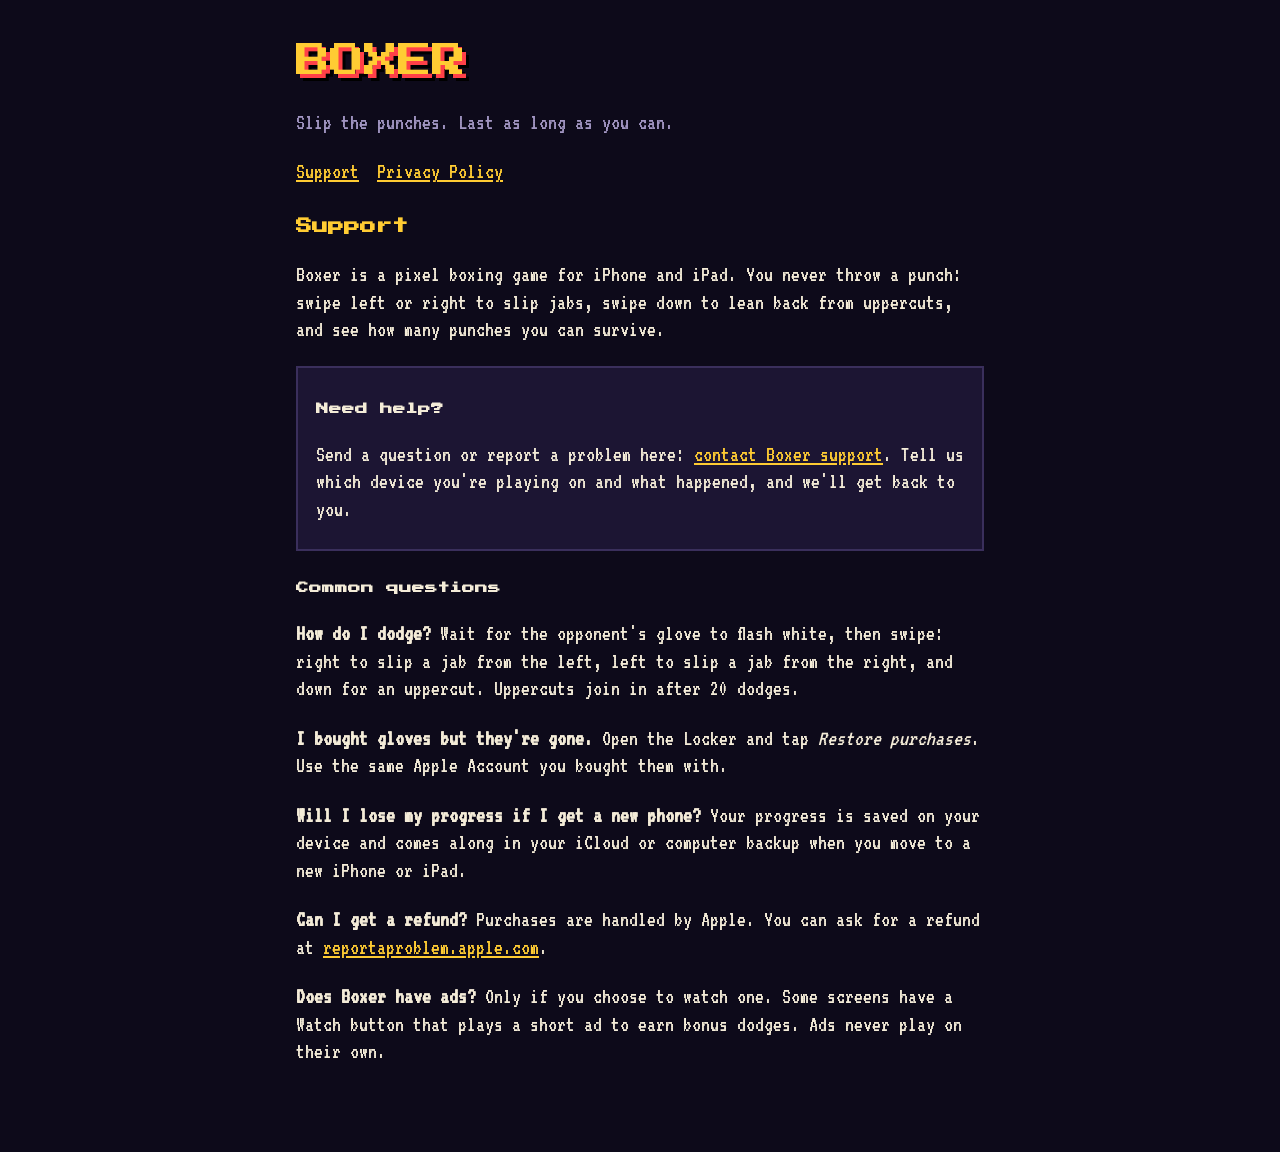
==== boxer/index.html @ 36bd1bc2 "Add Boxer support page and privacy policy Co-Authored-By: Claude Opus 5.5 <noreply@anthropic.com> Cl" ====
<!doctype html>
<html lang="en">
<head>
<meta charset="utf-8">
<meta name="viewport" content="width=device-width, initial-scale=1">
<title>Boxer Support</title>
<link rel="stylesheet" href="style.css">
</head>
<body>
<main>
  <a class="logo" href="./">BOXER</a>
  <p class="muted">Slip the punches. Last as long as you can.</p>
  <nav><a href="./">Support</a><a href="privacy.html">Privacy Policy</a></nav>

  <h1>Support</h1>
  <p>Boxer is a pixel boxing game for iPhone and iPad. You never throw a punch: swipe left or right to slip jabs, swipe down to lean back from uppercuts, and see how many punches you can survive.</p>

  <div class="card">
    <h2>Need help?</h2>
    <p>Send a question or report a problem here: <a href="https://github.com/rea10reo/rea10reo.github.io/issues/new">contact Boxer support</a>. Tell us which device you're playing on and what happened, and we'll get back to you.</p>
  </div>

  <h2>Common questions</h2>
  <p><b>How do I dodge?</b> Wait for the opponent's glove to flash white, then swipe: right to slip a jab from the left, left to slip a jab from the right, and down for an uppercut. Uppercuts join in after 20 dodges.</p>
  <p><b>I bought gloves but they're gone.</b> Open the Locker and tap <i>Restore purchases</i>. Use the same Apple Account you bought them with.</p>
  <p><b>Will I lose my progress if I get a new phone?</b> Your progress is saved on your device and comes along in your iCloud or computer backup when you move to a new iPhone or iPad.</p>
  <p><b>Can I get a refund?</b> Purchases are handled by Apple. You can ask for a refund at <a href="https://reportaproblem.apple.com">reportaproblem.apple.com</a>.</p>
  <p><b>Does Boxer have ads?</b> Only if you choose to watch one. Some screens have a Watch button that plays a short ad to earn bonus dodges. Ads never play on their own.</p>
</main>
</body>
</html>
---- boxer/style.css ----
@font-face{font-family:'Press Start 2P';src:url(PressStart2P.woff2) format('woff2')}
@font-face{font-family:'VT323';src:url(VT323.woff2) format('woff2')}
:root{--bg:#0d0a1a;--panel:#1c1533;--line:#3a2f5c;--ink:#f4ecd8;--muted:#a397c4;--gold:#ffcc33;--red:#ff4048;color-scheme:dark}
*{box-sizing:border-box}
body{margin:0;background:var(--bg);color:var(--ink);font-family:'VT323',ui-monospace,monospace;font-size:22px;line-height:1.25}
main{max-width:720px;margin:0 auto;padding:32px 16px 64px}
.logo{font-family:'Press Start 2P',monospace;font-size:34px;color:var(--gold);text-shadow:4px 4px 0 var(--red),7px 7px 0 #000;margin:8px 0 4px;text-decoration:none;display:inline-block}
h1{font-family:'Press Start 2P',monospace;font-size:16px;line-height:1.6;color:var(--gold);margin:28px 0 8px}
h2{font-family:'Press Start 2P',monospace;font-size:12px;line-height:1.6;color:var(--ink);margin:28px 0 6px}
p,li{color:var(--ink)} .muted{color:var(--muted)}
a{color:var(--gold)}
.card{background:var(--panel);border:2px solid var(--line);padding:4px 18px;margin:16px 0}
nav{display:flex;gap:18px;margin-top:8px}
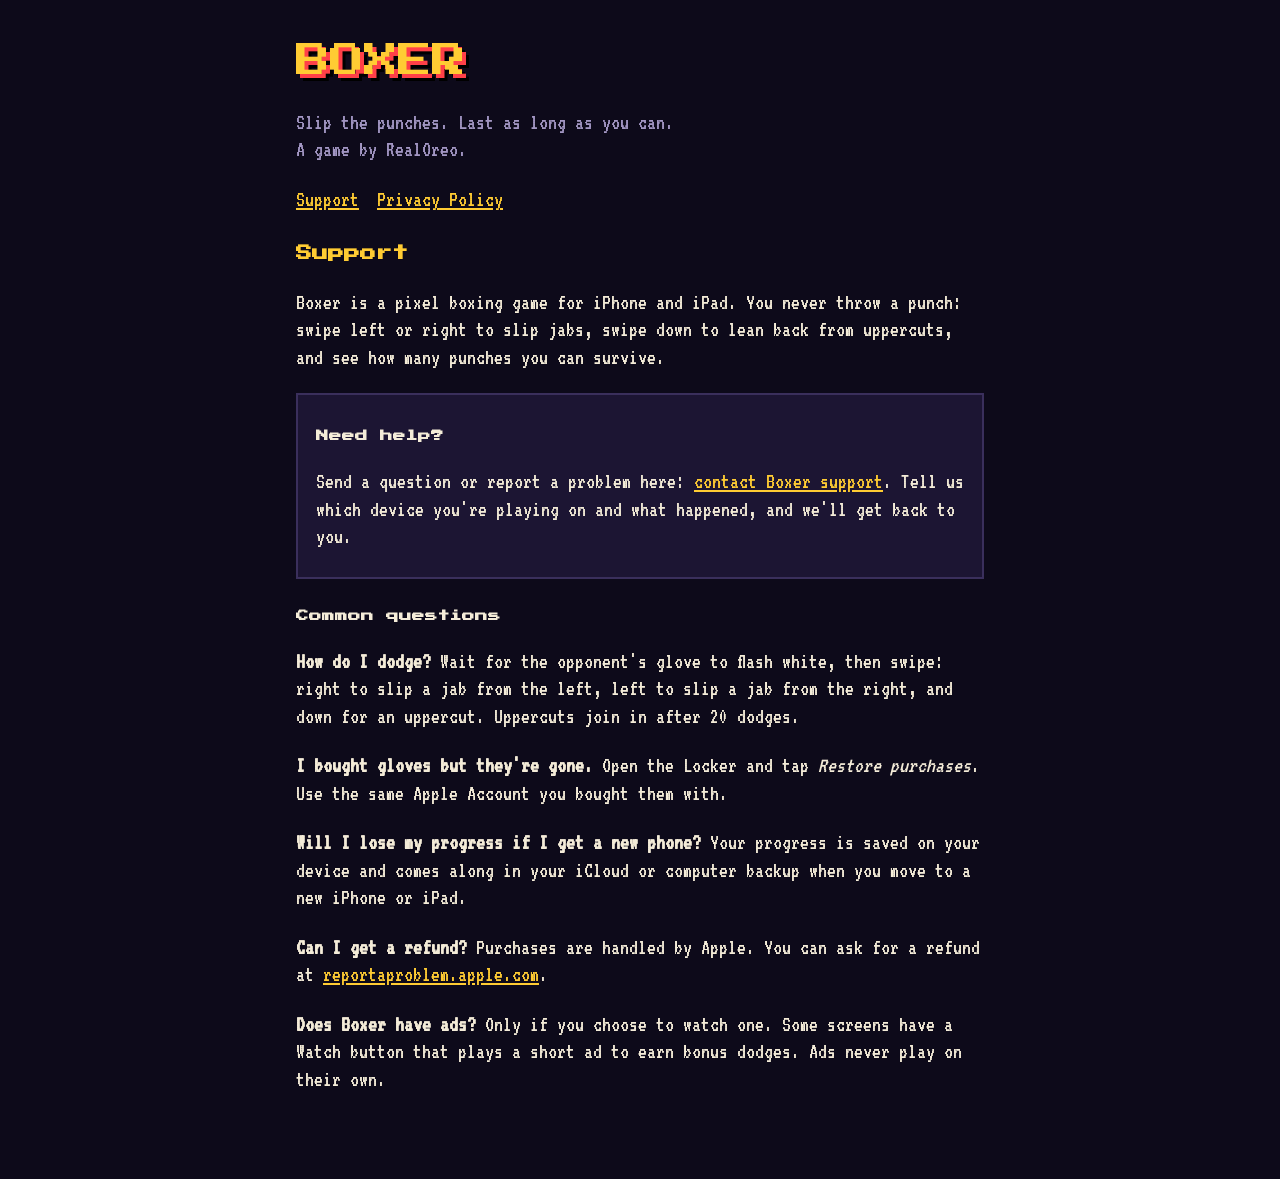
==== commit 163895c2: "Use the developer name RealOreo on the Boxer pages Co-Authored-By: Claude Opus 5.5 <noreply@anthropi" ====
--- a/boxer/index.html
+++ b/boxer/index.html
@@ -9,7 +9,7 @@
 <body>
 <main>
   <a class="logo" href="./">BOXER</a>
-  <p class="muted">Slip the punches. Last as long as you can.</p>
+  <p class="muted">Slip the punches. Last as long as you can.<br>A game by RealOreo.</p>
   <nav><a href="./">Support</a><a href="privacy.html">Privacy Policy</a></nav>
 
   <h1>Support</h1>
